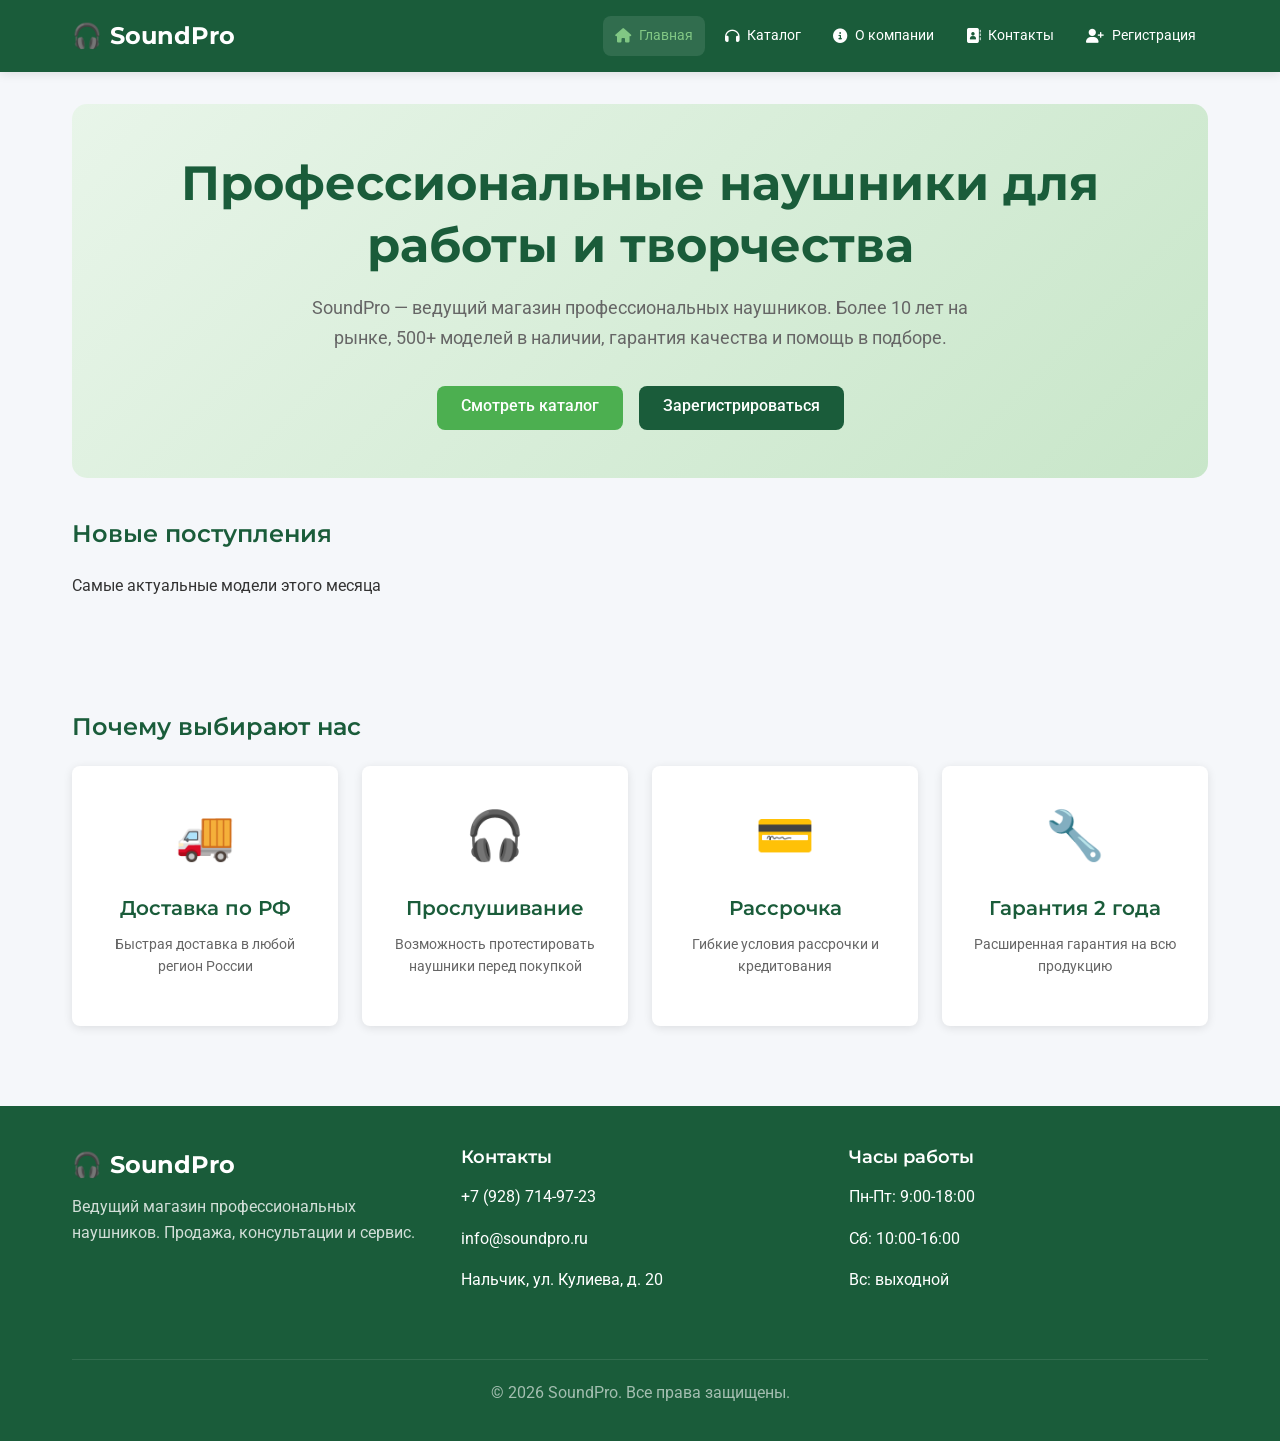
==== index.html @ 00d8d40a "Add files via upload" ====
<!DOCTYPE html>
<html lang="ru">
<head>
    <meta charset="UTF-8">
    <meta name="viewport" content="width=device-width, initial-scale=1.0">
    <title>SoundPro - Магазин профессиональных наушников</title>
    <link rel="preconnect" href="https://fonts.googleapis.com">
    <link rel="preconnect" href="https://fonts.gstatic.com" crossorigin>
    <link href="https://fonts.googleapis.com/css2?family=Montserrat:wght@400;500;600;700&family=Roboto:wght@300;400;500&display=swap" rel="stylesheet">
    <link rel="stylesheet" href="https://cdnjs.cloudflare.com/ajax/libs/font-awesome/6.4.0/css/all.min.css">
    <link rel="stylesheet" href="style.css">
</head>
<body>
    <header class="header">
        <div class="container">
            <div class="header-content">
                <a href="index.html" class="logo">
                    <span>🎧</span>
                    <span>SoundPro</span>
                </a>
                <nav class="main-nav">
                    <ul>
                        <li><a href="index.html"><i class="fas fa-home"></i> Главная</a></li>
                        <li><a href="catalog.html"><i class="fas fa-headphones"></i> Каталог</a></li>
                        <li><a href="about.html"><i class="fas fa-info-circle"></i> О компании</a></li>
                        <li><a href="contacts.html"><i class="fas fa-address-book"></i> Контакты</a></li>
                        <li><a href="register.html" id="loginLink"><i class="fas fa-user-plus"></i> Регистрация</a></li>
                    </ul>
                </nav>
                <div class="user-info" id="userInfo" style="display: none;">
                    <div class="user-avatar" id="userAvatar"></div>
                    <div>
                        <div id="userName"></div>
                        <a href="#" id="logoutLink">Выйти</a>
                    </div>
                </div>
            </div>
        </div>
    </header>

    <main class="main-content">
        <div class="container">
            <section class="hero-section animate">
                <h1 class="hero-title">Профессиональные наушники для работы и творчества</h1>
                <p class="hero-description">
                    SoundPro — ведущий магазин профессиональных наушников. Более 10 лет на рынке, 
                    500+ моделей в наличии, гарантия качества и помощь в подборе.
                </p>
                <div class="hero-buttons">
                    <a href="catalog.html" class="btn btn-accent">Смотреть каталог</a>
                    <a href="register.html" class="btn">Зарегистрироваться</a>
                </div>
            </section>

            <section class="news-section">
                <h2 class="section-title">Новые поступления</h2>
                <p class="section-subtitle">Самые актуальные модели этого месяца</p>
                <div class="news-grid" id="newsGrid"></div>
            </section>

            <section class="features-section">
                <h2 class="section-title">Почему выбирают нас</h2>
                <div class="features-grid">
                    <div class="feature-card animate">
                        <div class="feature-icon">🚚</div>
                        <h3 class="feature-title">Доставка по РФ</h3>
                        <p class="feature-description">Быстрая доставка в любой регион России</p>
                    </div>
                    <div class="feature-card animate">
                        <div class="feature-icon">🎧</div>
                        <h3 class="feature-title">Прослушивание</h3>
                        <p class="feature-description">Возможность протестировать наушники перед покупкой</p>
                    </div>
                    <div class="feature-card animate">
                        <div class="feature-icon">💳</div>
                        <h3 class="feature-title">Рассрочка</h3>
                        <p class="feature-description">Гибкие условия рассрочки и кредитования</p>
                    </div>
                    <div class="feature-card animate">
                        <div class="feature-icon">🔧</div>
                        <h3 class="feature-title">Гарантия 2 года</h3>
                        <p class="feature-description">Расширенная гарантия на всю продукцию</p>
                    </div>
                </div>
            </section>
        </div>
    </main>

    <footer class="footer">
        <div class="container">
            <div class="footer-content">
                <div class="footer-section">
                    <div class="logo"><span>🎧</span><span>SoundPro</span></div>
                    <p class="footer-description">Ведущий магазин профессиональных наушников. Продажа, консультации и сервис.</p>
                </div>
                <div class="footer-section">
                    <h3 class="footer-title">Контакты</h3>
                    <p>+7 (928) 714-97-23</p>
                    <p>info@soundpro.ru</p>
                    <p>Нальчик, ул. Кулиева, д. 20</p>
                </div>
                <div class="footer-section">
                    <h3 class="footer-title">Часы работы</h3>
                    <p>Пн-Пт: 9:00-18:00</p>
                    <p>Сб: 10:00-16:00</p>
                    <p>Вс: выходной</p>
                </div>
            </div>
            <div class="footer-bottom">
                <p>&copy; 2026 SoundPro. Все права защищены.</p>
            </div>
        </div>
    </footer>

    <script src="main.js"></script>
    <script>
        document.addEventListener('DOMContentLoaded', function() {
            const equipment = JSON.parse(localStorage.getItem('equipment') || '[]');
            const newsGrid = document.getElementById('newsGrid');
            if (newsGrid && equipment.length > 0) {
                newsGrid.innerHTML = equipment.slice(0, 4).map(item => `
                    <article class="news-card animate" data-id="${item.id}">
                        <div class="news-image-container">
                            <img src="${item.image}" alt="${item.name}" class="news-image">
                        </div>
                        <div class="news-content">
                            <span class="news-category">${item.category}</span>
                            <span class="news-date">Новинка</span>
                            <h3 class="news-title">${item.name}</h3>
                            <p class="news-description">${item.description}</p>
                            <span class="news-link">Подробнее</span>
                        </div>
                    </article>
                `).join('');
                
                document.querySelectorAll('.news-card').forEach(card => {
                    card.addEventListener('click', function() {
                        const id = parseInt(this.dataset.id);
                        const product = equipment.find(p => p.id === id);
                        if (product) showProductModal(product);
                    });
                });
            }
        });
    </script>
</body>
</html>
---- style.css ----
/* style.css - Общие стили для магазина профессиональных наушников SoundPro */

* {
    margin: 0;
    padding: 0;
    box-sizing: border-box;
}

:root {
    --primary-color: #1a5c3a;
    --primary-light: #2a7a4e;
    --primary-dark: #0e3d24;
    --accent-color: #4CAF50;
    --accent-light: #81c784;
    --bg-color: #f5f7fa;
    --text-color: #333333;
    --text-light: #666666;
    --error-color: #dc3545;
    --success-color: #28a745;
    --warning-color: #ffc107;
    --border-color: #e0e0e0;
    --shadow: 0 2px 10px rgba(0, 0, 0, 0.1);
    --shadow-hover: 0 10px 25px rgba(0, 0, 0, 0.15);
    --transition: all 0.3s ease;
    --radius: 8px;
}

html {
    font-size: 16px;
}

body {
    font-family: 'Roboto', sans-serif;
    font-size: 1rem;
    line-height: 1.6;
    color: var(--text-color);
    background-color: var(--bg-color);
    min-height: 100vh;
    display: flex;
    flex-direction: column;
}

.container {
    width: 100%;
    max-width: 1200px;
    margin: 0 auto;
    padding: 0 1rem;
}

h1, h2, h3, h4, h5, h6 {
    font-family: 'Montserrat', sans-serif;
    font-weight: 600;
    line-height: 1.3;
    margin-bottom: 1rem;
    color: var(--primary-color);
}

h1 { font-size: 2rem; font-weight: 700; }
h2 { font-size: 1.75rem; }
h3 { font-size: 1.5rem; }

p { margin-bottom: 1rem; }

a {
    color: var(--accent-color);
    text-decoration: none;
    transition: var(--transition);
}

a:hover { color: var(--primary-light); }

/* Шапка */
.header {
    background-color: var(--primary-color);
    color: white;
    padding: 1rem 0;
    position: sticky;
    top: 0;
    z-index: 1000;
    box-shadow: var(--shadow);
}

.header-content {
    display: flex;
    justify-content: space-between;
    align-items: center;
    flex-wrap: wrap;
}

.logo {
    color: white;
    text-decoration: none;
    font-family: 'Montserrat', sans-serif;
    font-size: 1.5rem;
    font-weight: bold;
    display: flex;
    align-items: center;
    gap: 0.5rem;
}

.logo:hover { color: var(--accent-light); }

.main-nav ul {
    display: flex;
    list-style: none;
    gap: 0.5rem;
    flex-wrap: wrap;
}

.main-nav a {
    color: white;
    text-decoration: none;
    padding: 0.5rem 0.75rem;
    border-radius: var(--radius);
    transition: var(--transition);
    font-size: 0.9rem;
    white-space: nowrap;
    height: 40px;
    display: flex;
    align-items: center;
    gap: 0.5rem;
}

.main-nav a:hover,
.main-nav a.active {
    background-color: rgba(255, 255, 255, 0.1);
    color: var(--accent-light);
}

.user-info {
    display: flex;
    align-items: center;
    gap: 0.75rem;
    color: white;
    margin-left: 1rem;
}

.user-avatar {
    width: 36px;
    height: 36px;
    border-radius: 50%;
    background-color: var(--accent-color);
    display: flex;
    align-items: center;
    justify-content: center;
    font-weight: 600;
    font-size: 0.875rem;
}

/* Основной контент */
.main-content {
    flex: 1;
    padding: 2rem 0;
}

.page-title {
    font-family: 'Montserrat', sans-serif;
    font-size: 2rem;
    color: var(--primary-color);
    margin-bottom: 1.25rem;
    display: flex;
    align-items: center;
    justify-content: space-between;
    flex-wrap: wrap;
    gap: 1rem;
}

.page-subtitle {
    text-align: center;
    color: var(--text-light);
    margin-bottom: 2.5rem;
    font-size: 1.125rem;
}

/* Кнопки */
.btn {
    display: inline-block;
    padding: 0.75rem 1.5rem;
    height: 44px;
    line-height: 1;
    background-color: var(--primary-color);
    color: white;
    border: none;
    border-radius: var(--radius);
    font-size: 1rem;
    font-weight: 500;
    cursor: pointer;
    text-decoration: none;
    transition: var(--transition);
    text-align: center;
    min-width: 120px;
}

.btn:hover {
    background-color: var(--primary-dark);
    transform: translateY(-2px);
    box-shadow: var(--shadow);
    color: white;
}

.btn-accent { background-color: var(--accent-color); }
.btn-accent:hover { background-color: #3d8b40; }
.btn-danger { background-color: var(--error-color); }
.btn-danger:hover { background-color: #c82333; }
.btn-success { background-color: var(--success-color); }
.btn-success:hover { background-color: #218838; }
.btn-warning { background-color: var(--warning-color); color: #212529; }

.btn-outline {
    background-color: transparent;
    color: var(--primary-color);
    border: 2px solid var(--primary-color);
}

.btn-outline:hover {
    background-color: var(--primary-color);
    color: white;
}

.btn-sm {
    padding: 0.5rem 1rem;
    height: 36px;
    font-size: 0.875rem;
    min-width: 80px;
}

.btn-block { width: 100%; }

/* Формы */
.form-container {
    max-width: 500px;
    width: 100%;
    background-color: white;
    padding: 2.5rem;
    border-radius: var(--radius);
    box-shadow: var(--shadow);
    margin: 0 auto;
}

.form-group { margin-bottom: 1.5rem; }

.form-label {
    display: block;
    margin-bottom: 0.5rem;
    font-weight: 500;
    color: var(--text-color);
}

.form-label.required:after {
    content: '*';
    color: var(--error-color);
    margin-left: 0.25rem;
}

.form-input,
.form-textarea,
.form-select {
    width: 100%;
    padding: 0.75rem;
    border: 2px solid var(--border-color);
    border-radius: var(--radius);
    font-size: 1rem;
    font-family: 'Roboto', sans-serif;
    transition: var(--transition);
}

.form-input:focus,
.form-textarea:focus,
.form-select:focus {
    outline: none;
    border-color: var(--accent-color);
}

.form-input.error,
.form-textarea.error,
.form-select.error {
    border-color: var(--error-color);
}

.form-input.success { border-color: var(--success-color); }
.form-textarea { min-height: 150px; resize: vertical; }

.error-message {
    color: var(--error-color);
    font-size: 0.875rem;
    margin-top: 0.3125rem;
    display: none;
}

.success-message {
    color: var(--success-color);
    font-size: 0.875rem;
    margin-top: 0.3125rem;
    display: none;
}

.form-check {
    display: flex;
    align-items: flex-start;
    gap: 0.75rem;
    margin-bottom: 1.5rem;
}

.form-check-input { margin-top: 0.25rem; }
.form-check-label { font-size: 0.95rem; color: var(--text-color); }

/* Поиск */
.search-box {
    display: flex;
    gap: 0.5rem;
    margin-bottom: 1.5rem;
}

.search-input {
    flex: 1;
    padding: 0.75rem;
    border: 2px solid var(--border-color);
    border-radius: var(--radius);
    font-size: 1rem;
}

.search-btn {
    padding: 0 1.5rem;
    background-color: var(--accent-color);
    color: white;
    border: none;
    border-radius: var(--radius);
    cursor: pointer;
    transition: var(--transition);
}

.search-btn:hover { background-color: #3d8b40; }

/* Каталог */
.catalog-filters {
    background-color: white;
    border-radius: var(--radius);
    padding: 1.5rem;
    margin-bottom: 2rem;
    box-shadow: var(--shadow);
}

.filter-section { margin-bottom: 1.5rem; }

.filter-title {
    font-family: 'Montserrat', sans-serif;
    font-size: 1.125rem;
    font-weight: 600;
    color: var(--primary-color);
    margin-bottom: 1rem;
}

.filter-options {
    display: flex;
    flex-wrap: wrap;
    gap: 0.75rem;
}

.filter-btn {
    padding: 0.5rem 1rem;
    background-color: #f0f0f0;
    border: none;
    border-radius: var(--radius);
    cursor: pointer;
    transition: var(--transition);
    font-size: 0.95rem;
}

.filter-btn:hover,
.filter-btn.active {
    background-color: var(--primary-color);
    color: white;
}

.catalog-grid {
    display: grid;
    grid-template-columns: 1fr;
    gap: 1.5rem;
}

.equipment-card {
    background-color: white;
    border-radius: var(--radius);
    overflow: hidden;
    box-shadow: var(--shadow);
    transition: var(--transition);
    height: 100%;
    cursor: pointer;
}

.equipment-card:hover {
    transform: translateY(-8px);
    box-shadow: var(--shadow-hover);
}

.equipment-image {
    width: 100%;
    height: 200px;
    object-fit: cover;
    transition: transform 0.5s ease;
}

.equipment-card:hover .equipment-image { transform: scale(1.05); }

.equipment-content { padding: 1.5rem; }

.equipment-category {
    display: inline-block;
    background-color: var(--primary-color);
    color: white;
    padding: 0.25rem 0.75rem;
    border-radius: 1.25rem;
    font-size: 0.75rem;
    font-weight: 500;
    margin-bottom: 0.75rem;
}

.equipment-title {
    font-family: 'Montserrat', sans-serif;
    font-size: 1.25rem;
    font-weight: 600;
    color: var(--primary-color);
    margin-bottom: 0.75rem;
}

.equipment-specs {
    list-style: none;
    margin-bottom: 1rem;
}

.equipment-specs li {
    margin-bottom: 0.5rem;
    color: var(--text-light);
    font-size: 0.95rem;
    display: flex;
    align-items: center;
    gap: 0.5rem;
}

.equipment-specs li i { color: var(--accent-color); }

.equipment-price {
    font-family: 'Montserrat', sans-serif;
    font-size: 1.5rem;
    font-weight: 700;
    color: var(--accent-color);
    margin-bottom: 1rem;
}

/* Личный кабинет */
.welcome-section {
    background: linear-gradient(135deg, var(--primary-color) 0%, var(--primary-light) 100%);
    border-radius: var(--radius);
    padding: 2rem;
    margin-bottom: 2rem;
    box-shadow: var(--shadow);
    display: flex;
    align-items: center;
    justify-content: space-between;
    flex-wrap: wrap;
    gap: 1rem;
    color: white;
}

.welcome-text h2 {
    margin-bottom: 0.5rem;
    color: white;
}

.welcome-text p { color: rgba(255, 255, 255, 0.9); }

.user-stats {
    display: grid;
    grid-template-columns: repeat(2, 1fr);
    gap: 1rem;
    margin-bottom: 2rem;
}

.stat-card {
    background-color: white;
    border-radius: var(--radius);
    padding: 1.5rem;
    box-shadow: var(--shadow);
    text-align: center;
    transition: var(--transition);
}

.stat-card:hover {
    transform: translateY(-3px);
    box-shadow: 0 5px 15px rgba(0, 0, 0, 0.1);
}

.stat-number {
    font-family: 'Montserrat', sans-serif;
    font-size: 2rem;
    font-weight: 700;
    color: var(--accent-color);
    margin-bottom: 0.5rem;
}

.stat-label {
    color: var(--text-light);
    font-size: 0.875rem;
}

.requests-section {
    background-color: white;
    border-radius: var(--radius);
    padding: 2rem;
    box-shadow: var(--shadow);
}

.section-title {
    font-family: 'Montserrat', sans-serif;
    font-size: 1.5rem;
    color: var(--primary-color);
    margin-bottom: 1.5rem;
    display: flex;
    align-items: center;
    justify-content: space-between;
    flex-wrap: wrap;
    gap: 1rem;
}

.filter-buttons {
    display: flex;
    gap: 0.5rem;
    flex-wrap: wrap;
}

.requests-list { margin-top: 1.5rem; }

.request-item {
    background-color: #f8f9fa;
    border-radius: var(--radius);
    padding: 1.5rem;
    margin-bottom: 1rem;
    border-left: 4px solid var(--warning-color);
    transition: var(--transition);
}

.request-item:hover {
    transform: translateY(-2px);
    box-shadow: var(--shadow);
}

.request-item.solved { border-left-color: var(--success-color); }
.request-item.rejected { border-left-color: var(--error-color); }

.request-header {
    display: flex;
    justify-content: space-between;
    align-items: flex-start;
    margin-bottom: 1rem;
    flex-wrap: wrap;
    gap: 1rem;
}

.request-title {
    font-family: 'Montserrat', sans-serif;
    font-weight: 600;
    color: var(--primary-color);
    font-size: 1.125rem;
}

.request-date {
    color: var(--text-light);
    font-size: 0.875rem;
}

.request-body { margin-bottom: 1rem; }
.request-description { color: var(--text-color); line-height: 1.6; }

.request-footer {
    display: flex;
    justify-content: space-between;
    align-items: center;
    flex-wrap: wrap;
    gap: 1rem;
}

.request-category {
    display: inline-block;
    padding: 0.25rem 0.75rem;
    background-color: rgba(26, 92, 58, 0.1);
    color: var(--primary-color);
    border-radius: 1.25rem;
    font-size: 0.875rem;
    font-weight: 500;
}

.request-status {
    display: inline-block;
    padding: 0.25rem 0.75rem;
    border-radius: 1.25rem;
    font-size: 0.875rem;
    font-weight: 500;
}

.status-new { background-color: rgba(255, 193, 7, 0.15); color: #856404; }
.status-solved { background-color: rgba(40, 167, 69, 0.15); color: #155724; }
.status-rejected { background-color: rgba(220, 53, 69, 0.15); color: #721c24; }

.request-actions {
    display: flex;
    gap: 0.5rem;
}

.empty-state {
    text-align: center;
    padding: 3rem 1rem;
    color: var(--text-light);
}

.empty-state i {
    font-size: 3rem;
    margin-bottom: 1rem;
    color: #ccc;
}

/* Контакты */
.contacts-grid {
    display: grid;
    grid-template-columns: 1fr;
    gap: 2rem;
    margin-bottom: 3rem;
}

.contact-info {
    background-color: white;
    border-radius: var(--radius);
    padding: 2rem;
    box-shadow: var(--shadow);
}

.contact-item {
    display: flex;
    align-items: flex-start;
    gap: 1rem;
    margin-bottom: 1.5rem;
    padding-bottom: 1.5rem;
    border-bottom: 1px solid var(--border-color);
}

.contact-item:last-child {
    border-bottom: none;
    margin-bottom: 0;
    padding-bottom: 0;
}

.contact-icon {
    width: 50px;
    height: 50px;
    border-radius: 50%;
    background-color: var(--primary-color);
    color: white;
    display: flex;
    align-items: center;
    justify-content: center;
    font-size: 1.25rem;
    flex-shrink: 0;
}

.contact-content h3 {
    font-family: 'Montserrat', sans-serif;
    font-size: 1.25rem;
    color: var(--primary-color);
    margin-bottom: 0.5rem;
}

.contact-content p {
    color: var(--text-light);
    margin-bottom: 0.5rem;
}

.contact-link {
    display: inline-block;
    color: var(--accent-color);
    font-weight: 500;
}

.contact-form {
    background-color: white;
    border-radius: var(--radius);
    padding: 2rem;
    box-shadow: var(--shadow);
}

.map-section { margin-bottom: 3rem; }

.map-container {
    background-color: white;
    border-radius: var(--radius);
    padding: 2rem;
    box-shadow: var(--shadow);
}

.map-placeholder {
    width: 100%;
    height: 300px;
    background-color: #f0f0f0;
    border-radius: var(--radius);
    display: flex;
    align-items: center;
    justify-content: center;
    color: var(--text-light);
    font-size: 1.125rem;
}

/* Главная страница */
.hero-section {
    text-align: center;
    padding: 3rem 1rem;
    background: linear-gradient(135deg, #e8f5e9 0%, #c8e6c9 100%);
    border-radius: 0.9375rem;
    margin-bottom: 2.5rem;
}

.hero-title {
    font-family: 'Montserrat', sans-serif;
    font-size: 2.5rem;
    color: var(--primary-color);
    margin-bottom: 1rem;
}

.hero-description {
    font-size: 1.125rem;
    color: var(--text-light);
    max-width: 700px;
    margin: 0 auto 2rem;
    line-height: 1.7;
}

.hero-buttons {
    display: flex;
    flex-direction: column;
    gap: 1rem;
    justify-content: center;
    align-items: center;
}

.news-section { margin-bottom: 3rem; }

.news-grid {
    display: grid;
    grid-template-columns: 1fr;
    gap: 1.5rem;
}

.news-card {
    background-color: white;
    border-radius: var(--radius);
    overflow: hidden;
    box-shadow: var(--shadow);
    transition: var(--transition);
    cursor: pointer;
}

.news-card:hover {
    transform: translateY(-5px);
    box-shadow: var(--shadow-hover);
}

.news-image-container {
    position: relative;
    width: 100%;
    height: 200px;
    overflow: hidden;
}

.news-image {
    width: 100%;
    height: 100%;
    object-fit: cover;
    transition: transform 0.5s ease;
}

.news-card:hover .news-image { transform: scale(1.1); }

.news-content { padding: 1.5rem; }

.news-category {
    display: inline-block;
    background-color: var(--primary-color);
    color: white;
    padding: 0.25rem 0.75rem;
    border-radius: 1.25rem;
    font-size: 0.75rem;
    font-weight: 500;
    margin-bottom: 0.75rem;
}

.news-date {
    color: var(--text-light);
    font-size: 0.875rem;
    margin-bottom: 0.75rem;
    margin-left: 0.5rem;
}

.news-title {
    font-family: 'Montserrat', sans-serif;
    font-size: 1.125rem;
    font-weight: 600;
    color: var(--primary-color);
    margin-bottom: 0.75rem;
}

.news-description {
    color: var(--text-light);
    font-size: 0.875rem;
    line-height: 1.6;
    margin-bottom: 1rem;
}

.news-link {
    color: var(--accent-color);
    text-decoration: none;
    font-weight: 500;
    display: inline-flex;
    align-items: center;
}

.news-link:after {
    content: '→';
    margin-left: 0.5rem;
}

.features-section {
    padding: 3rem 0;
    background-color: var(--bg-color);
}

.features-grid {
    display: grid;
    grid-template-columns: 1fr;
    gap: 1.5rem;
}

.feature-card {
    background-color: white;
    padding: 2rem 1.5rem;
    border-radius: var(--radius);
    text-align: center;
    box-shadow: var(--shadow);
    transition: var(--transition);
}

.feature-card:hover {
    transform: translateY(-5px);
    box-shadow: 0 15px 30px rgba(0, 0, 0, 0.1);
}

.feature-icon {
    font-size: 3rem;
    margin-bottom: 1.25rem;
}

.feature-title {
    font-family: 'Montserrat', sans-serif;
    font-size: 1.25rem;
    font-weight: 600;
    color: var(--primary-color);
    margin-bottom: 0.75rem;
}

.feature-description {
    color: var(--text-light);
    font-size: 0.875rem;
    line-height: 1.6;
}

/* О компании */
.about-hero {
    background-color: white;
    border-radius: var(--radius);
    padding: 3rem 2rem;
    margin-bottom: 3rem;
    box-shadow: var(--shadow);
    text-align: center;
}

.about-stats {
    display: grid;
    grid-template-columns: repeat(2, 1fr);
    gap: 1.5rem;
    margin: 3rem 0;
}

.stat-item { text-align: center; }

.about-content {
    display: grid;
    grid-template-columns: 1fr;
    gap: 3rem;
    margin-bottom: 3rem;
}

.about-section {
    background-color: white;
    border-radius: var(--radius);
    padding: 2rem;
    box-shadow: var(--shadow);
}

.mission-values {
    display: grid;
    grid-template-columns: 1fr;
    gap: 1.5rem;
}

.value-item {
    display: flex;
    align-items: flex-start;
    gap: 1rem;
}

.value-icon {
    width: 50px;
    height: 50px;
    border-radius: 50%;
    background-color: var(--primary-color);
    color: white;
    display: flex;
    align-items: center;
    justify-content: center;
    font-size: 1.25rem;
    flex-shrink: 0;
}

.value-content h4 {
    font-family: 'Montserrat', sans-serif;
    font-size: 1.25rem;
    color: var(--primary-color);
    margin-bottom: 0.5rem;
}

.team-grid {
    display: grid;
    grid-template-columns: 1fr;
    gap: 1.5rem;
}

.team-member { text-align: center; }

.member-photo {
    width: 150px;
    height: 150px;
    border-radius: 50%;
    object-fit: cover;
    margin: 0 auto 1rem;
    border: 3px solid var(--accent-color);
}

.member-name {
    font-family: 'Montserrat', sans-serif;
    font-size: 1.25rem;
    font-weight: 600;
    color: var(--primary-color);
    margin-bottom: 0.25rem;
}

.member-position {
    color: var(--accent-color);
    font-weight: 500;
    margin-bottom: 0.5rem;
}

.member-description {
    color: var(--text-light);
    font-size: 0.95rem;
}

.certificates {
    display: grid;
    grid-template-columns: repeat(2, 1fr);
    gap: 1.5rem;
}

.certificate-item { text-align: center; }

.certificate-icon {
    font-size: 3rem;
    color: var(--primary-color);
    margin-bottom: 1rem;
}

/* Админ панель */
.admin-stats {
    display: grid;
    grid-template-columns: repeat(2, 1fr);
    gap: 1rem;
    margin-bottom: 2rem;
}

.admin-tabs {
    display: flex;
    border-bottom: 2px solid var(--border-color);
    margin-bottom: 2rem;
    overflow-x: auto;
}

.tab-btn {
    padding: 1rem 1.5rem;
    background: none;
    border: none;
    border-bottom: 3px solid transparent;
    font-family: 'Montserrat', sans-serif;
    font-weight: 500;
    color: var(--text-light);
    cursor: pointer;
    transition: var(--transition);
    white-space: nowrap;
}

.tab-btn:hover { color: var(--primary-color); }

.tab-btn.active {
    color: var(--primary-color);
    border-bottom-color: var(--accent-color);
}

.tab-content { display: none; }
.tab-content.active { display: block; }

.requests-table {
    background-color: white;
    border-radius: var(--radius);
    overflow: hidden;
    box-shadow: var(--shadow);
    overflow-x: auto;
}

table {
    width: 100%;
    border-collapse: collapse;
    min-width: 800px;
}

th {
    background-color: var(--primary-color);
    color: white;
    text-align: left;
    padding: 1rem;
    font-family: 'Montserrat', sans-serif;
    font-weight: 500;
}

td {
    padding: 1rem;
    border-bottom: 1px solid var(--border-color);
    vertical-align: middle;
}

tr:hover { background-color: #f8f9fa; }

.status-badge {
    display: inline-block;
    padding: 0.25rem 0.75rem;
    border-radius: 1.25rem;
    font-size: 0.875rem;
    font-weight: 500;
}

.action-buttons {
    display: flex;
    gap: 0.5rem;
}

.categories-manager {
    background-color: white;
    border-radius: var(--radius);
    padding: 2rem;
    box-shadow: var(--shadow);
}

.category-list {
    display: flex;
    flex-wrap: wrap;
    gap: 0.75rem;
    margin-bottom: 2rem;
}

.category-item {
    background-color: #f8f9fa;
    border: 2px solid var(--border-color);
    border-radius: var(--radius);
    padding: 1rem 1.5rem;
    display: flex;
    align-items: center;
    justify-content: space-between;
    min-width: 200px;
}

.category-name { font-weight: 500; }

.category-actions {
    display: flex;
    gap: 0.5rem;
}

.add-category-form {
    display: flex;
    gap: 1rem;
    margin-top: 2rem;
    flex-wrap: wrap;
}

.add-category-input {
    flex: 1;
    min-width: 200px;
    padding: 0.75rem;
    border: 2px solid var(--border-color);
    border-radius: var(--radius);
    font-size: 1rem;
}

/* Модальные окна */
.modal {
    display: none;
    position: fixed;
    top: 0;
    left: 0;
    width: 100%;
    height: 100%;
    background-color: rgba(0, 0, 0, 0.5);
    z-index: 2000;
    align-items: center;
    justify-content: center;
    padding: 1rem;
}

.modal.active { display: flex; }

.modal-content {
    background-color: white;
    border-radius: var(--radius);
    padding: 2rem;
    max-width: 500px;
    width: 100%;
    max-height: 90vh;
    overflow-y: auto;
    box-shadow: var(--shadow);
}

.modal-title {
    font-family: 'Montserrat', sans-serif;
    font-size: 1.5rem;
    color: var(--primary-color);
    margin-bottom: 1.5rem;
}

.modal-actions {
    display: flex;
    gap: 1rem;
    margin-top: 2rem;
    justify-content: flex-end;
}

/* Модальное окно товара */
.product-modal .modal-content {
    max-width: 600px;
    width: 90%;
    padding: 0;
    overflow: hidden;
    position: relative;
    max-height: 90vh;
    display: flex;
    flex-direction: column;
}

.product-modal-image {
    width: 100%;
    height: 250px;
    object-fit: cover;
    flex-shrink: 0;
}

.product-modal-body {
    padding: 1.5rem;
    overflow-y: auto;
    flex: 1;
}

.product-modal-category {
    display: inline-block;
    background-color: var(--primary-color);
    color: white;
    padding: 0.25rem 0.75rem;
    border-radius: 1.25rem;
    font-size: 0.75rem;
    font-weight: 500;
    margin-bottom: 0.75rem;
}

.product-modal-title {
    font-family: 'Montserrat', sans-serif;
    font-size: 1.5rem;
    font-weight: 600;
    color: var(--primary-color);
    margin-bottom: 0.5rem;
}

.product-modal-price {
    font-family: 'Montserrat', sans-serif;
    font-size: 1.75rem;
    font-weight: 700;
    color: var(--accent-color);
    margin-bottom: 1rem;
}

.product-modal-description {
    color: var(--text-color);
    line-height: 1.6;
    margin-bottom: 1rem;
    font-size: 0.95rem;
}

.product-modal-specs {
    list-style: none;
    margin-bottom: 1.5rem;
}

.product-modal-specs li {
    margin-bottom: 0.5rem;
    color: var(--text-light);
    display: flex;
    align-items: center;
    gap: 0.75rem;
    font-size: 0.9rem;
}

.product-modal-specs li i {
    color: var(--accent-color);
    width: 18px;
    flex-shrink: 0;
}

.modal-close-btn {
    position: absolute;
    top: 0.75rem;
    right: 0.75rem;
    background: white;
    border: none;
    width: 36px;
    height: 36px;
    border-radius: 50%;
    display: flex;
    align-items: center;
    justify-content: center;
    font-size: 1.25rem;
    cursor: pointer;
    box-shadow: 0 2px 8px rgba(0,0,0,0.2);
    transition: var(--transition);
    z-index: 10;
    color: var(--text-color);
    line-height: 1;
}

.modal-close-btn:hover {
    background-color: var(--error-color);
    color: white;
    transform: scale(1.1);
}

/* Адаптивность для модального окна */
@media (min-width: 768px) {
    .product-modal .modal-content {
        max-width: 650px;
    }
    
    .product-modal-image {
        height: 280px;
    }
    
    .product-modal-body {
        padding: 2rem;
    }
    
    .product-modal-title {
        font-size: 1.75rem;
    }
}

/* Категории для формы */
.categories {
    display: flex;
    flex-wrap: wrap;
    gap: 0.5rem;
    margin-top: 0.5rem;
}

.category-badge {
    padding: 0.5rem 1rem;
    background-color: #f0f0f0;
    border: 2px solid transparent;
    border-radius: var(--radius);
    cursor: pointer;
    transition: var(--transition);
    font-size: 0.95rem;
}

.category-badge:hover { background-color: #e0e0e0; }

.category-badge.selected {
    background-color: var(--primary-color);
    color: white;
    border-color: var(--accent-color);
}

/* Подвал */
.footer {
    background-color: var(--primary-color);
    color: white;
    padding: 2.5rem 0 1.25rem;
    margin-top: auto;
}

.footer-content {
    display: grid;
    grid-template-columns: 1fr;
    gap: 1.875rem;
    margin-bottom: 1.875rem;
}

.footer-section { margin-bottom: 1.25rem; }

.footer-title {
    font-family: 'Montserrat', sans-serif;
    font-size: 1.125rem;
    font-weight: 600;
    margin-bottom: 0.9375rem;
    color: white;
}

.footer-description {
    color: rgba(255, 255, 255, 0.8);
    margin-top: 0.625rem;
    line-height: 1.6;
}

.footer-bottom {
    border-top: 1px solid rgba(255, 255, 255, 0.1);
    padding-top: 1.25rem;
    text-align: center;
    color: rgba(255, 255, 255, 0.6);
}

/* Анимации */
@keyframes fadeIn {
    from { opacity: 0; transform: translateY(20px); }
    to { opacity: 1; transform: translateY(0); }
}

@keyframes shake {
    0%, 100% { transform: translateX(0); }
    10%, 30%, 50%, 70%, 90% { transform: translateX(-5px); }
    20%, 40%, 60%, 80% { transform: translateX(5px); }
}

.shake { animation: shake 0.5s ease; }
.animate { animation: fadeIn 0.8s ease-out; }

/* Утилиты */
.text-center { text-align: center; }
.text-muted { color: var(--text-light); }
.mt-1 { margin-top: 0.5rem; }
.mt-2 { margin-top: 1rem; }
.mt-3 { margin-top: 1.5rem; }
.mb-1 { margin-bottom: 0.5rem; }
.mb-2 { margin-bottom: 1rem; }
.mb-3 { margin-bottom: 1.5rem; }
.hidden { display: none !important; }

/* Адаптивность */
@media (min-width: 768px) {
    h1 { font-size: 2.25rem; }
    .hero-title { font-size: 3rem; }
    .hero-buttons { flex-direction: row; }
    .news-grid { grid-template-columns: repeat(2, 1fr); }
    .features-grid { grid-template-columns: repeat(2, 1fr); }
    .user-stats { grid-template-columns: repeat(4, 1fr); }
    .admin-stats { grid-template-columns: repeat(4, 1fr); }
    .contacts-grid { grid-template-columns: 1fr 1fr; }
    .catalog-grid { grid-template-columns: repeat(2, 1fr); }
    .about-stats { grid-template-columns: repeat(4, 1fr); }
    .mission-values { grid-template-columns: repeat(2, 1fr); }
    .team-grid { grid-template-columns: repeat(2, 1fr); }
    .certificates { grid-template-columns: repeat(4, 1fr); }
    .map-placeholder { height: 400px; }
    .footer-content { grid-template-columns: repeat(3, 1fr); }
}

@media (min-width: 992px) {
    .container { padding: 0 2rem; }
    .news-grid { grid-template-columns: repeat(4, 1fr); }
    .features-grid { grid-template-columns: repeat(4, 1fr); }
    .catalog-grid { grid-template-columns: repeat(3, 1fr); }
    .catalog-filters { display: flex; gap: 2rem; }
    .filter-section { flex: 1; margin-bottom: 0; }
    .team-grid { grid-template-columns: repeat(3, 1fr); }
    .about-content { grid-template-columns: 2fr 1fr; }
}
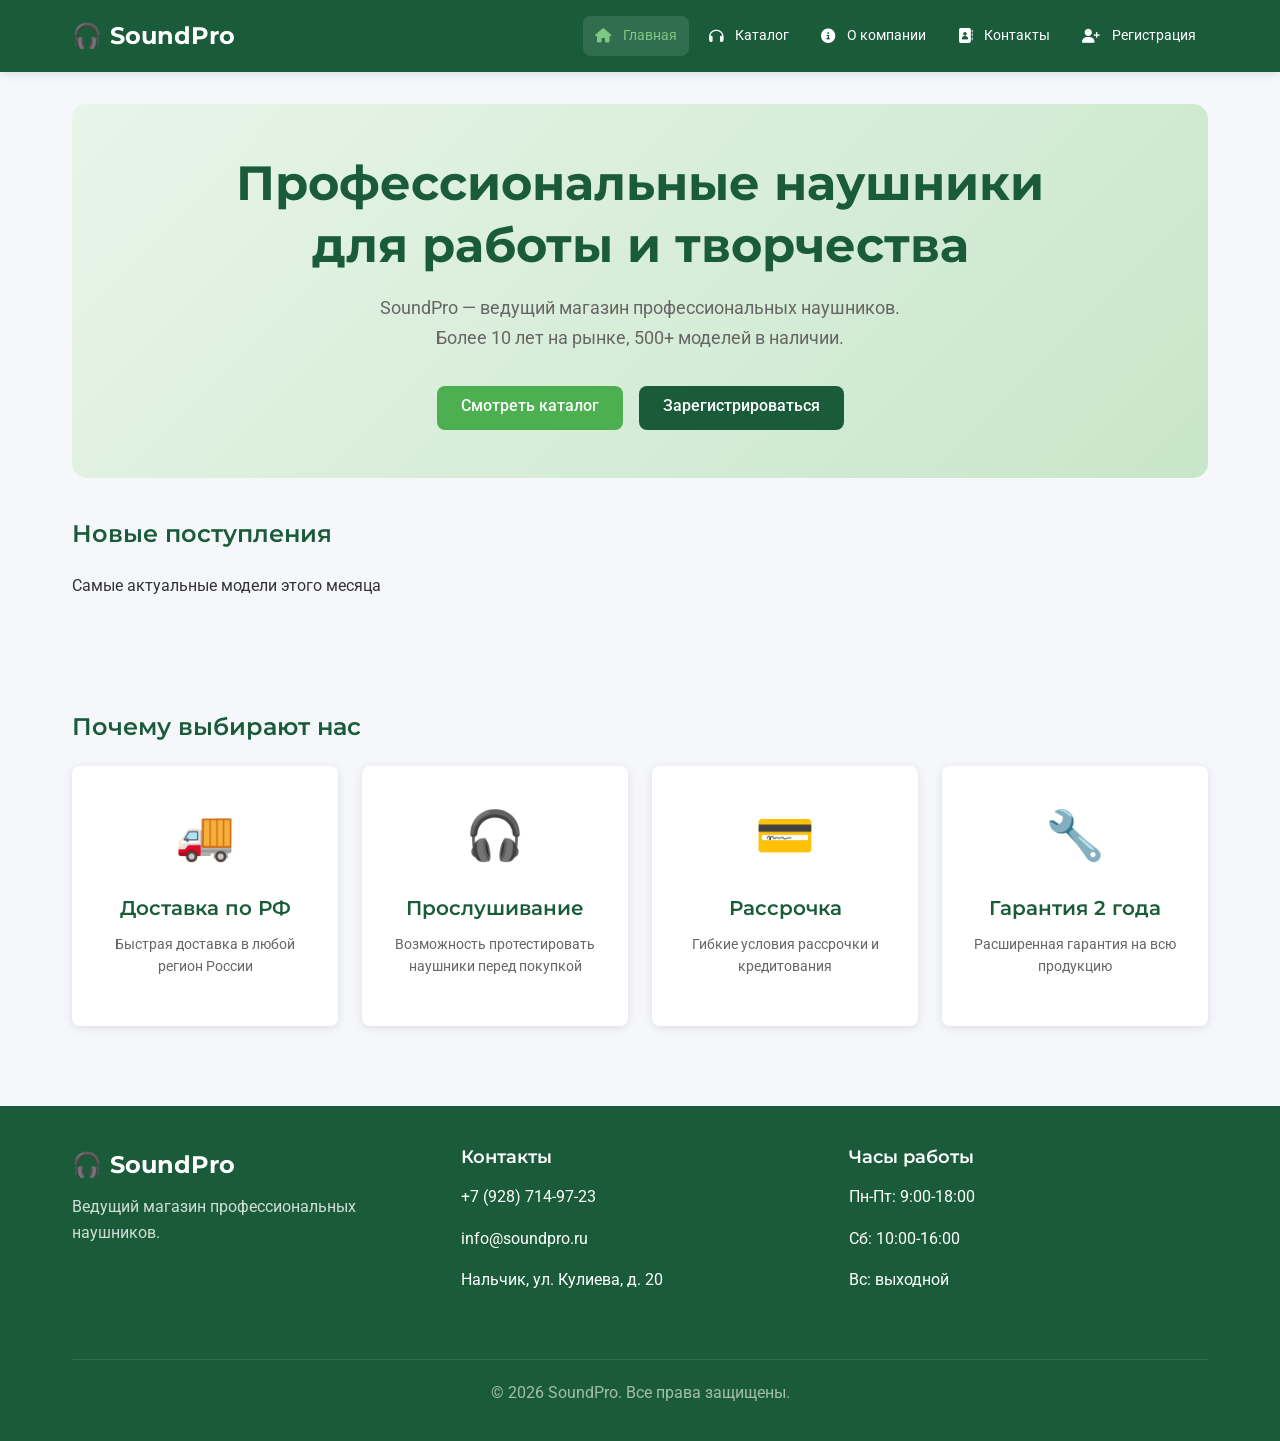
==== commit 5437e4f2: "Update index.html" ====
--- a/index.html
+++ b/index.html
@@ -2,7 +2,7 @@
 <html lang="ru">
 <head>
     <meta charset="UTF-8">
-    <meta name="viewport" content="width=device-width, initial-scale=1.0">
+    <meta name="viewport" content="width=device-width, initial-scale=1.0, maximum-scale=1.0, user-scalable=yes">
     <title>SoundPro - Магазин профессиональных наушников</title>
     <link rel="preconnect" href="https://fonts.googleapis.com">
     <link rel="preconnect" href="https://fonts.gstatic.com" crossorigin>
@@ -41,10 +41,10 @@
     <main class="main-content">
         <div class="container">
             <section class="hero-section animate">
-                <h1 class="hero-title">Профессиональные наушники для работы и творчества</h1>
+                <h1 class="hero-title">Профессиональные наушники<br>для работы и творчества</h1>
                 <p class="hero-description">
-                    SoundPro — ведущий магазин профессиональных наушников. Более 10 лет на рынке, 
-                    500+ моделей в наличии, гарантия качества и помощь в подборе.
+                    SoundPro — ведущий магазин профессиональных наушников.<br>
+                    Более 10 лет на рынке, 500+ моделей в наличии.
                 </p>
                 <div class="hero-buttons">
                     <a href="catalog.html" class="btn btn-accent">Смотреть каталог</a>
@@ -91,7 +91,7 @@
             <div class="footer-content">
                 <div class="footer-section">
                     <div class="logo"><span>🎧</span><span>SoundPro</span></div>
-                    <p class="footer-description">Ведущий магазин профессиональных наушников. Продажа, консультации и сервис.</p>
+                    <p class="footer-description">Ведущий магазин профессиональных наушников.</p>
                 </div>
                 <div class="footer-section">
                     <h3 class="footer-title">Контакты</h3>
@@ -144,4 +144,4 @@
         });
     </script>
 </body>
-</html>+</html>
--- a/style.css
+++ b/style.css
@@ -4,6 +4,8 @@
     margin: 0;
     padding: 0;
     box-sizing: border-box;
+    word-wrap: break-word;
+    overflow-wrap: break-word;
 }
 
 :root {
@@ -38,6 +40,9 @@
     min-height: 100vh;
     display: flex;
     flex-direction: column;
+    overflow-x: hidden;
+    width: 100%;
+    max-width: 100vw;
 }
 
 .container {
@@ -45,6 +50,12 @@
     max-width: 1200px;
     margin: 0 auto;
     padding: 0 1rem;
+    overflow-x: hidden;
+}
+
+img {
+    max-width: 100%;
+    height: auto;
 }
 
 h1, h2, h3, h4, h5, h6 {
@@ -96,29 +107,62 @@
     display: flex;
     align-items: center;
     gap: 0.5rem;
+    z-index: 1001;
 }
 
 .logo:hover { color: var(--accent-light); }
 
+/* Бургер-кнопка */
+.burger-btn {
+    display: block;
+    background: none;
+    border: none;
+    color: white;
+    font-size: 1.5rem;
+    cursor: pointer;
+    padding: 0.5rem;
+    z-index: 1001;
+    transition: var(--transition);
+}
+
+.burger-btn:hover { color: var(--accent-light); }
+
+/* Навигация */
+.main-nav {
+    position: fixed;
+    top: 0;
+    right: -100%;
+    width: 80%;
+    max-width: 350px;
+    height: 100vh;
+    background-color: var(--primary-dark);
+    padding: 5rem 1.5rem 2rem;
+    transition: right 0.3s ease;
+    z-index: 1000;
+    box-shadow: -5px 0 15px rgba(0,0,0,0.1);
+    overflow-y: auto;
+}
+
+.main-nav.active { right: 0; }
+
 .main-nav ul {
     display: flex;
+    flex-direction: column;
     list-style: none;
     gap: 0.5rem;
-    flex-wrap: wrap;
 }
 
 .main-nav a {
     color: white;
     text-decoration: none;
-    padding: 0.5rem 0.75rem;
+    padding: 0.75rem 1rem;
     border-radius: var(--radius);
     transition: var(--transition);
-    font-size: 0.9rem;
+    font-size: 1rem;
+    display: flex;
+    align-items: center;
+    gap: 0.75rem;
     white-space: nowrap;
-    height: 40px;
-    display: flex;
-    align-items: center;
-    gap: 0.5rem;
 }
 
 .main-nav a:hover,
@@ -127,12 +171,33 @@
     color: var(--accent-light);
 }
 
+/* Оверлей */
+.menu-overlay {
+    position: fixed;
+    top: 0;
+    left: 0;
+    width: 100%;
+    height: 100%;
+    background-color: rgba(0, 0, 0, 0.5);
+    z-index: 999;
+    opacity: 0;
+    visibility: hidden;
+    transition: all 0.3s ease;
+}
+
+.menu-overlay.active {
+    opacity: 1;
+    visibility: visible;
+}
+
+/* Информация о пользователе */
 .user-info {
     display: flex;
     align-items: center;
     gap: 0.75rem;
     color: white;
-    margin-left: 1rem;
+    margin-left: auto;
+    margin-right: 1rem;
 }
 
 .user-avatar {
@@ -189,6 +254,7 @@
     transition: var(--transition);
     text-align: center;
     min-width: 120px;
+    white-space: nowrap;
 }
 
 .btn:hover {
@@ -601,10 +667,7 @@
 .status-solved { background-color: rgba(40, 167, 69, 0.15); color: #155724; }
 .status-rejected { background-color: rgba(220, 53, 69, 0.15); color: #721c24; }
 
-.request-actions {
-    display: flex;
-    gap: 0.5rem;
-}
+.request-actions { display: flex; gap: 0.5rem; }
 
 .empty-state {
     text-align: center;
@@ -1061,10 +1124,7 @@
     font-weight: 500;
 }
 
-.action-buttons {
-    display: flex;
-    gap: 0.5rem;
-}
+.action-buttons { display: flex; gap: 0.5rem; }
 
 .categories-manager {
     background-color: white;
@@ -1093,10 +1153,7 @@
 
 .category-name { font-weight: 500; }
 
-.category-actions {
-    display: flex;
-    gap: 0.5rem;
-}
+.category-actions { display: flex; gap: 0.5rem; }
 
 .add-category-form {
     display: flex;
@@ -1262,25 +1319,6 @@
     transform: scale(1.1);
 }
 
-/* Адаптивность для модального окна */
-@media (min-width: 768px) {
-    .product-modal .modal-content {
-        max-width: 650px;
-    }
-    
-    .product-modal-image {
-        height: 280px;
-    }
-    
-    .product-modal-body {
-        padding: 2rem;
-    }
-    
-    .product-modal-title {
-        font-size: 1.75rem;
-    }
-}
-
 /* Категории для формы */
 .categories {
     display: flex;
@@ -1372,6 +1410,48 @@
 .hidden { display: none !important; }
 
 /* Адаптивность */
+@media (max-width: 768px) {
+    html, body {
+        overflow-x: hidden;
+        position: relative;
+    }
+    
+    .hero-title {
+        font-size: 1.8rem;
+        word-break: break-word;
+    }
+    
+    .hero-description {
+        font-size: 1rem;
+        padding: 0 0.5rem;
+    }
+    
+    .page-title {
+        font-size: 1.5rem;
+    }
+    
+    .form-container {
+        padding: 1.5rem;
+        margin: 0 0.5rem;
+        width: auto;
+    }
+    
+    .equipment-title,
+    .news-title {
+        font-size: 1.1rem;
+    }
+    
+    .btn {
+        white-space: normal;
+        word-break: break-word;
+    }
+    
+    .main-nav a {
+        white-space: normal;
+        word-break: break-word;
+    }
+}
+
 @media (min-width: 768px) {
     h1 { font-size: 2.25rem; }
     .hero-title { font-size: 3rem; }
@@ -1392,6 +1472,40 @@
 
 @media (min-width: 992px) {
     .container { padding: 0 2rem; }
+    
+    .burger-btn { display: none; }
+    
+    .main-nav {
+        position: static;
+        width: auto;
+        max-width: none;
+        height: auto;
+        background-color: transparent;
+        padding: 0;
+        box-shadow: none;
+        overflow: visible;
+        right: auto;
+    }
+    
+    .main-nav ul {
+        flex-direction: row;
+        flex-wrap: wrap;
+    }
+    
+    .main-nav a {
+        padding: 0.5rem 0.75rem;
+        font-size: 0.9rem;
+        height: 40px;
+        white-space: nowrap;
+    }
+    
+    .menu-overlay { display: none; }
+    
+    .user-info {
+        margin-left: 1rem;
+        margin-right: 0;
+    }
+    
     .news-grid { grid-template-columns: repeat(4, 1fr); }
     .features-grid { grid-template-columns: repeat(4, 1fr); }
     .catalog-grid { grid-template-columns: repeat(3, 1fr); }
@@ -1399,4 +1513,4 @@
     .filter-section { flex: 1; margin-bottom: 0; }
     .team-grid { grid-template-columns: repeat(3, 1fr); }
     .about-content { grid-template-columns: 2fr 1fr; }
-}+}
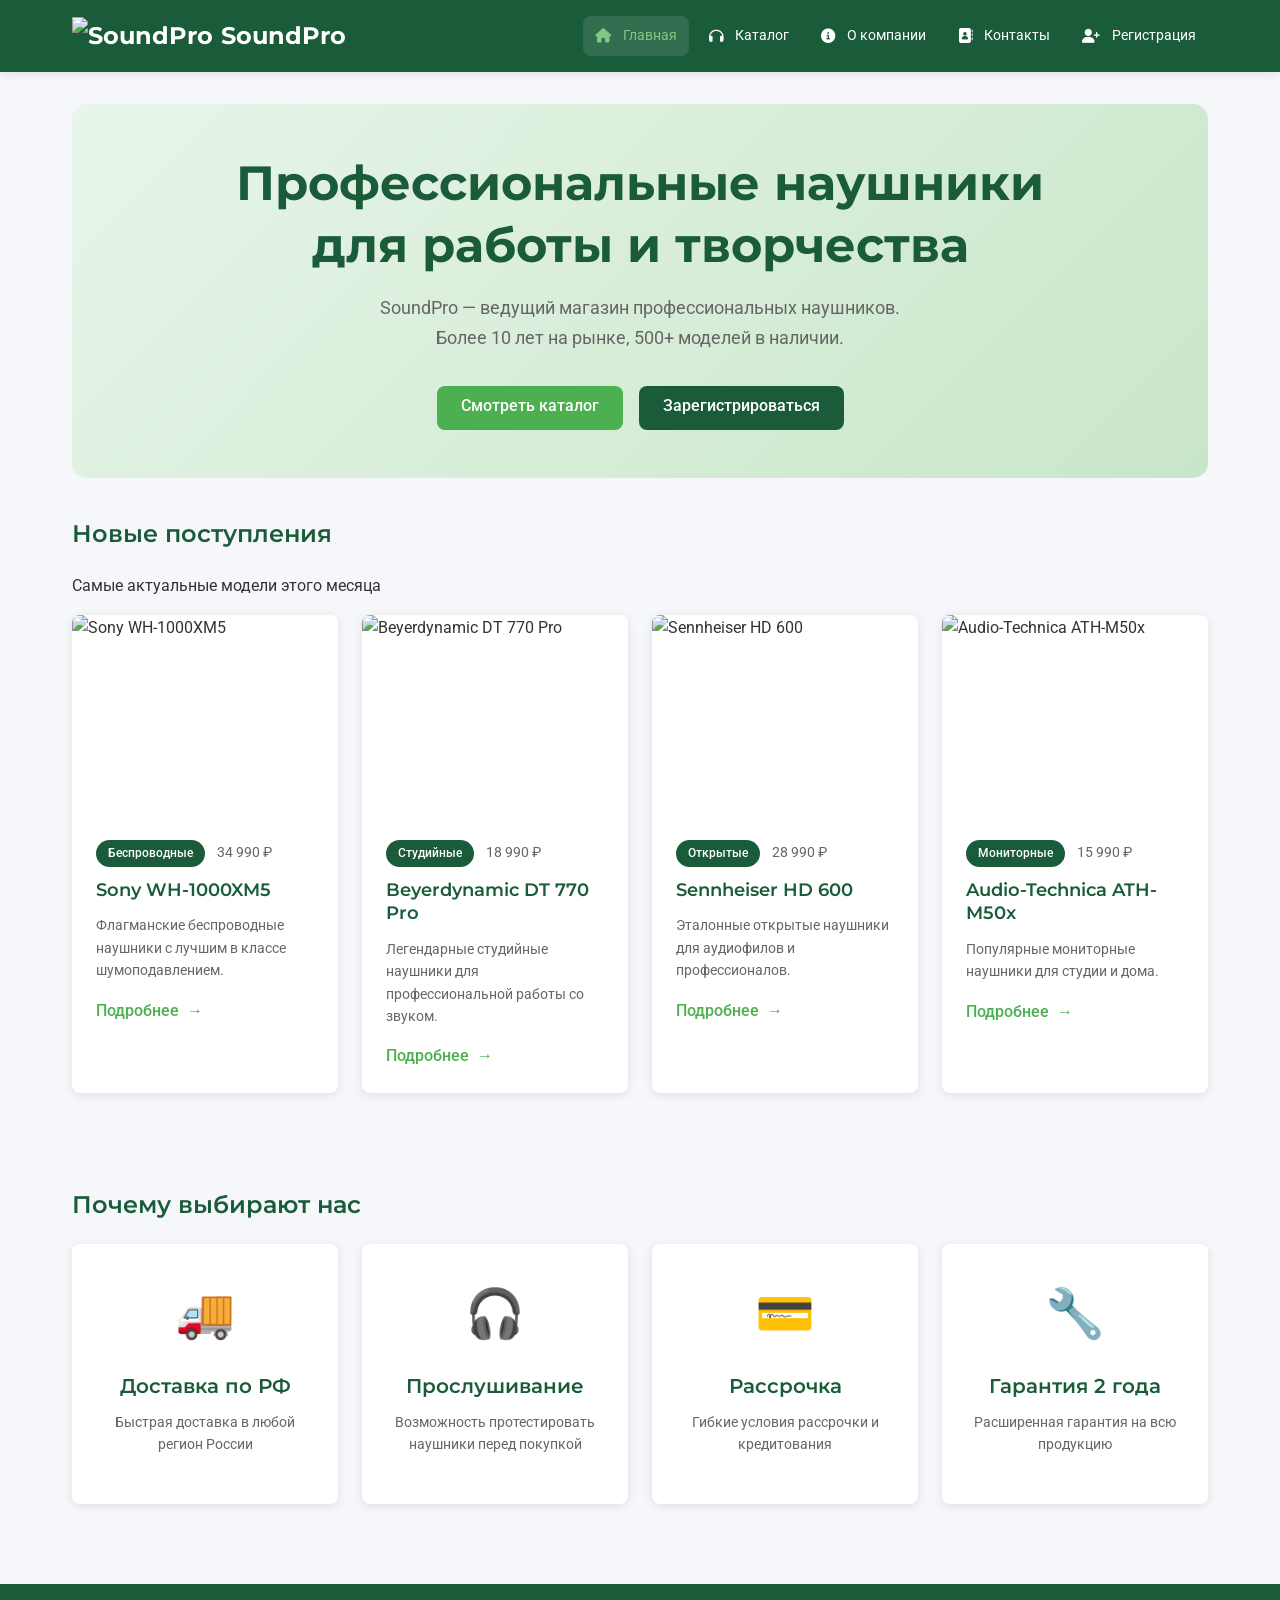
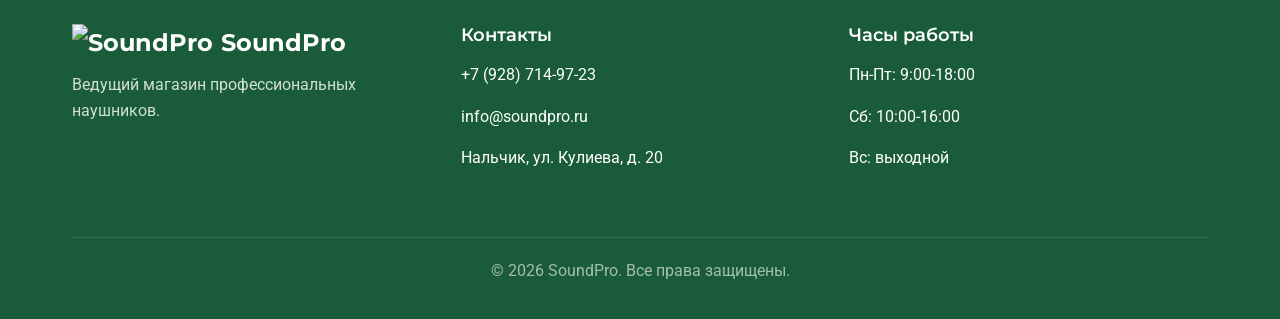
==== commit f56a3502: "Update index.html" ====
--- a/index.html
+++ b/index.html
@@ -15,7 +15,7 @@
         <div class="container">
             <div class="header-content">
                 <a href="index.html" class="logo">
-                    <span>🎧</span>
+                    <img src="logo/logo.jpg" alt="SoundPro" class="logo-img">
                     <span>SoundPro</span>
                 </a>
                 <nav class="main-nav">
@@ -55,7 +55,60 @@
             <section class="news-section">
                 <h2 class="section-title">Новые поступления</h2>
                 <p class="section-subtitle">Самые актуальные модели этого месяца</p>
-                <div class="news-grid" id="newsGrid"></div>
+                <div class="news-grid" id="newsGrid">
+                    <!-- Карточка 1 -->
+                    <article class="news-card animate" data-id="1">
+                        <div class="news-image-container">
+                            <img src="images/Sony WH-1000XM5.jpg" alt="Sony WH-1000XM5" class="news-image" width="265" height="280">
+                        </div>
+                        <div class="news-content">
+                            <span class="news-category">Беспроводные</span>
+                            <span class="news-date">34 990 ₽</span>
+                            <h3 class="news-title">Sony WH-1000XM5</h3>
+                            <p class="news-description">Флагманские беспроводные наушники с лучшим в классе шумоподавлением.</p>
+                            <span class="news-link">Подробнее</span>
+                        </div>
+                    </article>
+                    <!-- Карточка 2 -->
+                    <article class="news-card animate" data-id="2">
+                        <div class="news-image-container">
+                            <img src="images/beyerdynamic-dt770.jpg" alt="Beyerdynamic DT 770 Pro" class="news-image" width="300" height="300">
+                        </div>
+                        <div class="news-content">
+                            <span class="news-category">Студийные</span>
+                            <span class="news-date">18 990 ₽</span>
+                            <h3 class="news-title">Beyerdynamic DT 770 Pro</h3>
+                            <p class="news-description">Легендарные студийные наушники для профессиональной работы со звуком.</p>
+                            <span class="news-link">Подробнее</span>
+                        </div>
+                    </article>
+                    <!-- Карточка 3 -->
+                    <article class="news-card animate" data-id="3">
+                        <div class="news-image-container">
+                            <img src="images/sennheiser-hd600.jpg" alt="Sennheiser HD 600" class="news-image" width="300" height="300">
+                        </div>
+                        <div class="news-content">
+                            <span class="news-category">Открытые</span>
+                            <span class="news-date">28 990 ₽</span>
+                            <h3 class="news-title">Sennheiser HD 600</h3>
+                            <p class="news-description">Эталонные открытые наушники для аудиофилов и профессионалов.</p>
+                            <span class="news-link">Подробнее</span>
+                        </div>
+                    </article>
+                    <!-- Карточка 4 -->
+                    <article class="news-card animate" data-id="4">
+                        <div class="news-image-container">
+                            <img src="images/audiotechnica-m50x.jpg" alt="Audio-Technica ATH-M50x" class="news-image" width="300" height="300">
+                        </div>
+                        <div class="news-content">
+                            <span class="news-category">Мониторные</span>
+                            <span class="news-date">15 990 ₽</span>
+                            <h3 class="news-title">Audio-Technica ATH-M50x</h3>
+                            <p class="news-description">Популярные мониторные наушники для студии и дома.</p>
+                            <span class="news-link">Подробнее</span>
+                        </div>
+                    </article>
+                </div>
             </section>
 
             <section class="features-section">
@@ -90,7 +143,10 @@
         <div class="container">
             <div class="footer-content">
                 <div class="footer-section">
-                    <div class="logo"><span>🎧</span><span>SoundPro</span></div>
+                    <div class="logo">
+                        <img src="logo/logo.jpg" alt="SoundPro" class="logo-img">
+                        <span>SoundPro</span>
+                    </div>
                     <p class="footer-description">Ведущий магазин профессиональных наушников.</p>
                 </div>
                 <div class="footer-section">
@@ -113,35 +169,5 @@
     </footer>
 
     <script src="main.js"></script>
-    <script>
-        document.addEventListener('DOMContentLoaded', function() {
-            const equipment = JSON.parse(localStorage.getItem('equipment') || '[]');
-            const newsGrid = document.getElementById('newsGrid');
-            if (newsGrid && equipment.length > 0) {
-                newsGrid.innerHTML = equipment.slice(0, 4).map(item => `
-                    <article class="news-card animate" data-id="${item.id}">
-                        <div class="news-image-container">
-                            <img src="${item.image}" alt="${item.name}" class="news-image">
-                        </div>
-                        <div class="news-content">
-                            <span class="news-category">${item.category}</span>
-                            <span class="news-date">Новинка</span>
-                            <h3 class="news-title">${item.name}</h3>
-                            <p class="news-description">${item.description}</p>
-                            <span class="news-link">Подробнее</span>
-                        </div>
-                    </article>
-                `).join('');
-                
-                document.querySelectorAll('.news-card').forEach(card => {
-                    card.addEventListener('click', function() {
-                        const id = parseInt(this.dataset.id);
-                        const product = equipment.find(p => p.id === id);
-                        if (product) showProductModal(product);
-                    });
-                });
-            }
-        });
-    </script>
 </body>
 </html>
